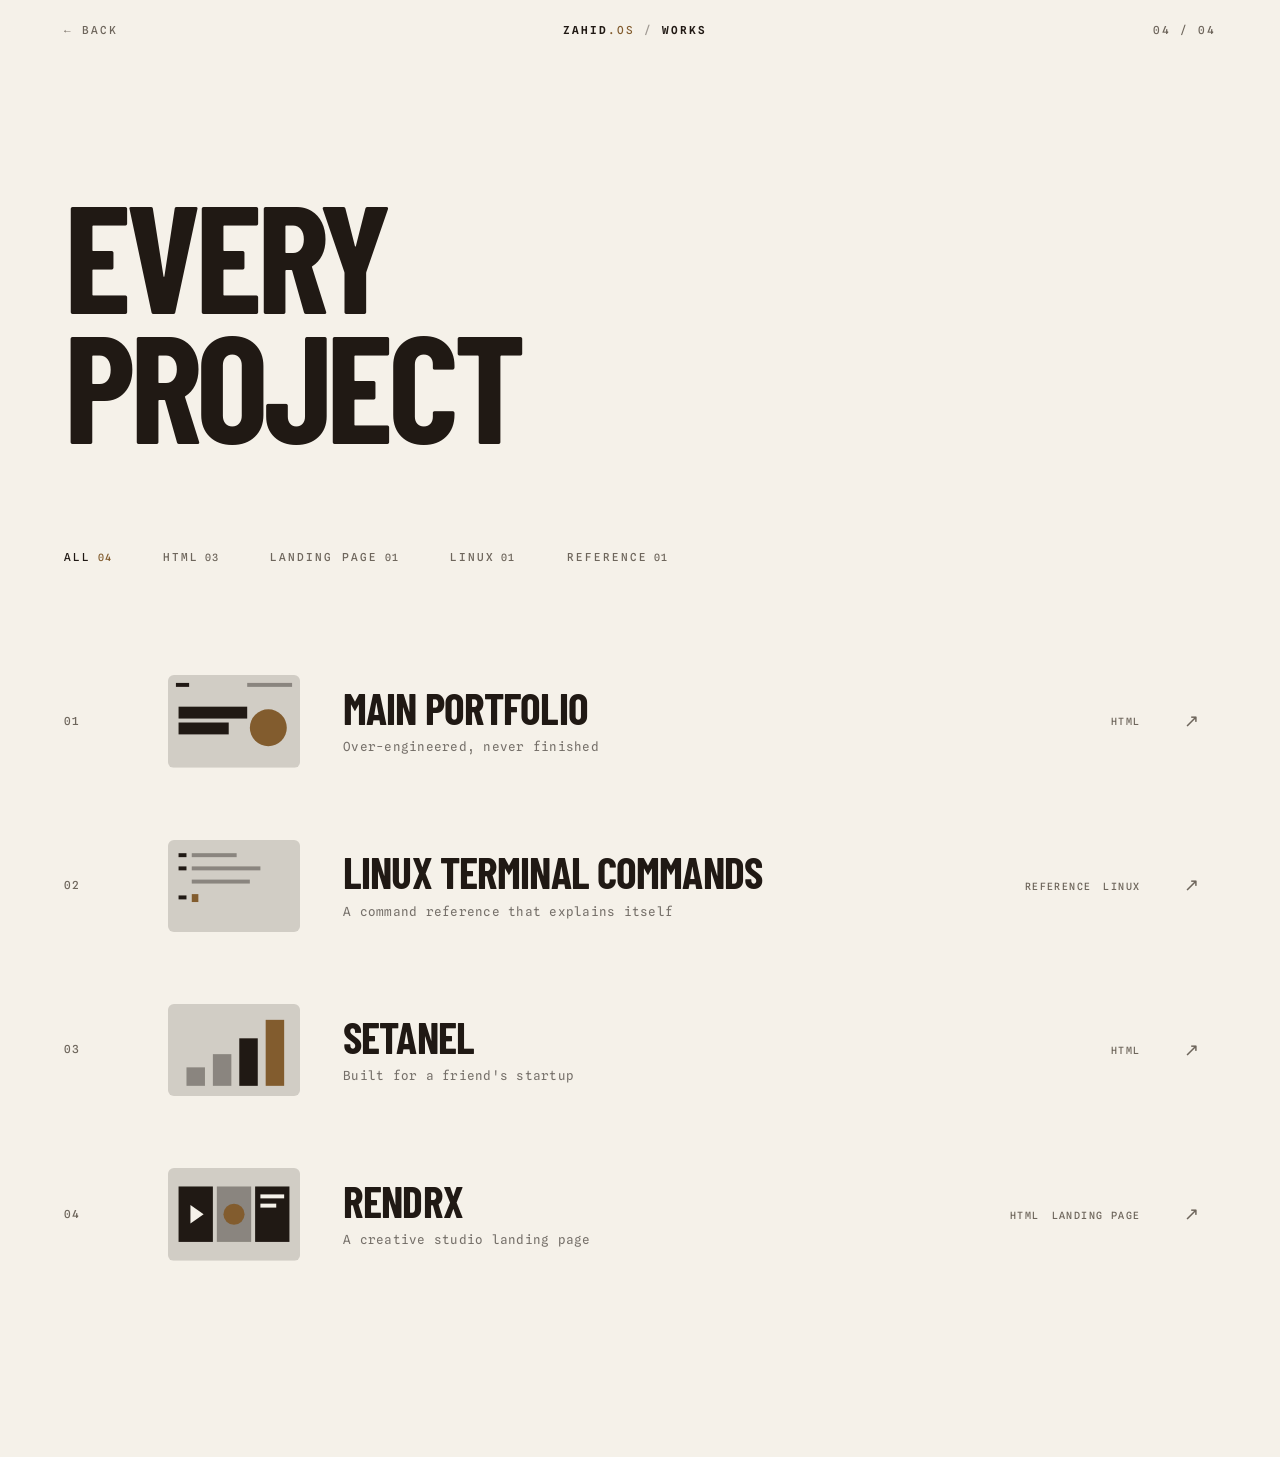
==== projects.html @ db477591 "Rebuild projects page: crosshair cursor, no lines, GitHub repo sync" ====
<!DOCTYPE html>
<html lang="en">
<head>
<meta charset="utf-8">
<meta name="viewport" content="width=device-width, initial-scale=1, viewport-fit=cover">
<title>zahid.os — works</title>
<link rel="icon" type="image/svg+xml" href="assets/favicon.svg">
<link rel="preconnect" href="https://fonts.googleapis.com">
<link rel="preconnect" href="https://fonts.gstatic.com" crossorigin>
<link href="https://fonts.googleapis.com/css2?family=Spline+Sans+Mono:wght@300;400;500;600&family=Barlow+Condensed:wght@600;700;800&display=swap" rel="stylesheet">
<link rel="stylesheet" href="css/projects.css">
</head>
<body>
<header class="pk-top">
  <a class="pk-back" href="index.html#works">← back</a>
  <span class="pk-brand">zahid<b>.os</b> <span style="opacity:.4">/</span> works</span>
  <span class="pk-count" id="pk-count">-- / --</span>
</header>
<main class="pk">
  <h1 class="pk-h">Every<br>project</h1>
  <nav class="pk-filter" id="pk-filter" aria-label="Filter projects"></nav>
  <ol class="pk-list" id="pk-list"></ol>
</main>
<script type="module" src="js/projects.js"></script>
</body>
</html>
---- css/projects.css ----
/* ── projects.html ── no lines, crosshair cursor, generous space ── */
:root {
  --bg: rgb(245,241,233);
  --fg: rgb(32,25,20);
  --ac: rgb(130,92,46);
  --dim: rgb(110,102,92);
  --pad: clamp(28px, 5vw, 72px);
  --e: cubic-bezier(.16, 1, .3, 1);
}
*, *::before, *::after { box-sizing: border-box; }
html, body { margin: 0; padding: 0; }
body {
  background: var(--bg); color: var(--fg);
  font: 400 14px/1.6 "Spline Sans Mono", ui-monospace, Menlo, Consolas, monospace;
  -webkit-font-smoothing: antialiased; min-height: 100dvh; overflow-x: hidden;
}
a { color: inherit; text-decoration: none; }
button { font: inherit; color: inherit; background: none; border: 0; cursor: pointer; }

/* ─────── crosshair cursor ─────── */
html.cc, html.cc * { cursor: none !important; }
html.cc :is(input, textarea, select) { cursor: text !important; }
#cx { position: fixed; inset: 0; z-index: 2147483000; pointer-events: none; opacity: 0; transition: opacity .25s ease; }
#cx.on { opacity: 1; } #cx.on.tx { opacity: 0; }
#cx i { position: absolute; left: 0; top: 0; background: var(--cc); opacity: .14; will-change: transform; transition: opacity .3s ease; }
#cx .h { width: 100%; height: 1px; } #cx .v { width: 1px; height: 100%; }
#cx.hot i { opacity: .32; }
#cx .c { position: absolute; left: 0; top: 0; width: 0; height: 0; will-change: transform; }
#cx .p { position: absolute; left: -7px; top: -7px; width: 14px; height: 14px; transition: transform .55s cubic-bezier(.16, 1, .3, 1), opacity .25s ease; }
#cx .p::before, #cx .p::after { content: ""; position: absolute; background: var(--cc); }
#cx .p::before { left: 0; right: 0; top: 50%; height: 1px; margin-top: -.5px; }
#cx .p::after  { top: 0; bottom: 0; left: 50%; width: 1px; margin-left: -.5px; }
#cx .b { position: absolute; left: -22px; top: -22px; width: 44px; height: 44px; border: 1px solid var(--cc); opacity: 0; transform: scale(.3) rotate(-90deg); transition: transform .6s cubic-bezier(.16, 1, .3, 1), opacity .25s ease; }
#cx.hot .b { opacity: 1; transform: none; }
#cx.hot .p { opacity: 0; transform: rotate(90deg) scale(.4); }
#cx.hot.dn .b { transform: scale(.72); }
#cx .lb { position: absolute; left: 32px; top: 28px; color: var(--cc); font: 500 11px/1 "Spline Sans Mono", ui-monospace, Menlo, Consolas, monospace; letter-spacing: .16em; text-transform: uppercase; white-space: nowrap; opacity: 0; transform: translateX(-10px); transition: opacity .25s ease, transform .55s cubic-bezier(.16, 1, .3, 1); }
#cx.hot .lb { opacity: 1; transform: none; }
#cx { --cc: var(--fg); } #cx.inv { --cc: var(--bg); }
@media (prefers-reduced-motion: reduce) { #cx, #cx * { transition: none !important; } }

/* ─────── header ─────── */
.pk-top {
  position: sticky; top: 0; z-index: 10;
  display: flex; justify-content: space-between; align-items: center; gap: 16px;
  padding: 22px var(--pad);
  background: color-mix(in srgb, var(--bg) 90%, transparent);
  backdrop-filter: blur(14px); -webkit-backdrop-filter: blur(14px);
  font-size: 11px; font-weight: 500; letter-spacing: .18em; text-transform: uppercase;
  opacity: 0; transform: translateY(-10px);
  transition: opacity .9s var(--e), transform .9s var(--e);
}
body.ready .pk-top { opacity: 1; transform: none; }
.pk-back { color: var(--dim); transition: color .3s var(--e), transform .5s var(--e); display: inline-block; }
.pk-back:hover { color: var(--fg); transform: translateX(-4px); }
.pk-brand { color: var(--fg); font-weight: 600; }
.pk-brand b { color: var(--ac); font-weight: 500; }
.pk-count { color: var(--dim); }

/* ─────── main ─────── */
.pk { padding: clamp(72px, 14vh, 180px) var(--pad) 160px; }
.pk-h {
  margin: 0 0 clamp(56px, 10vh, 120px);
  font: 700 clamp(52px, 12vw, 190px)/.85 "Barlow Condensed", "Arial Narrow", sans-serif;
  letter-spacing: -.035em; text-transform: uppercase;
  opacity: 0; transform: translateY(24px);
  transition: opacity 1.1s var(--e) .05s, transform 1.1s var(--e) .05s;
}
body.ready .pk-h { opacity: 1; transform: none; }

/* ─────── filter ─────── */
.pk-filter {
  display: flex; flex-wrap: wrap;
  gap: 0 clamp(32px, 4vw, 64px);
  margin-bottom: clamp(48px, 7vh, 88px);
  opacity: 0; transform: translateY(14px);
  transition: opacity 1s var(--e) .25s, transform 1s var(--e) .25s;
}
body.ready .pk-filter { opacity: 1; transform: none; }
.pk-f {
  display: inline-flex; align-items: baseline; gap: .6em;
  padding: 10px 0;
  color: var(--dim);
  font-size: 11px; font-weight: 500; letter-spacing: .18em; text-transform: uppercase;
  transition: color .35s var(--e);
}
.pk-f:hover { color: var(--fg); }
.pk-f.on { color: var(--fg); }
.pk-f sup {
  font-size: 10px; font-weight: 500; letter-spacing: .1em;
  color: var(--dim);
  transition: color .3s var(--e);
}
.pk-f.on sup { color: var(--ac); }

/* ─────── list ─────── */
.pk-list { list-style: none; margin: 0; padding: 0; }
.pk-i { opacity: 0; transform: translateY(18px); animation: pk-in .9s var(--e) both; }
@keyframes pk-in { to { opacity: 1; transform: none; } }

.pk-row {
  display: grid;
  grid-template-columns: 60px 132px 1fr auto 32px;
  align-items: center;
  gap: clamp(24px, 3.4vw, 56px);
  padding: clamp(28px, 4vh, 48px) 0;
  position: relative;
  transition: padding-left .65s var(--e);
}
.pk-row::before {
  content: ""; position: absolute; inset: 0 calc(var(--pad) * -1);
  background: color-mix(in srgb, var(--fg) 3.5%, transparent);
  opacity: 0; border-radius: 10px;
  transition: opacity .45s var(--e);
  z-index: -1;
}
.pk-row:hover { padding-left: 18px; }
.pk-row:hover::before { opacity: 1; }

.pk-n { font-size: 11px; font-weight: 500; letter-spacing: .12em; color: var(--dim); }
.pk-th {
  position: relative; aspect-ratio: 100 / 70; overflow: hidden; border-radius: 6px;
  background: color-mix(in srgb, var(--fg) 5%, transparent);
  display: flex; align-items: center; justify-content: center;
}
.pk-th img, .pk-th svg { display: block; width: 100%; height: 100%; object-fit: cover; }
.pk-th img { filter: grayscale(100%) contrast(1.05); transition: filter .65s var(--e), transform .65s var(--e); }
.pk-th svg :is(rect, circle, path) { fill: var(--fg); }
.pk-th svg .a { opacity: .12; } .pk-th svg .c { opacity: .4; }
.pk-th svg .b { fill: var(--ac); } .pk-th svg .w { fill: var(--bg); }
.pk-th-badge {
  font: 700 24px/1 "Barlow Condensed", "Arial Narrow", sans-serif;
  letter-spacing: -.02em; color: var(--dim);
  transition: color .4s var(--e);
}
.pk-row:hover .pk-th img { filter: grayscale(0%) contrast(1); transform: scale(1.06); }
.pk-row:hover .pk-th-badge { color: var(--ac); }

.pk-mid { display: flex; flex-direction: column; gap: 8px; min-width: 0; }
.pk-t {
  font: 700 clamp(24px, 3.4vw, 44px)/1 "Barlow Condensed", "Arial Narrow", sans-serif;
  letter-spacing: -.02em; text-transform: uppercase;
  transition: color .35s var(--e);
}
.pk-s {
  font-size: 12.5px; letter-spacing: .02em;
  color: color-mix(in srgb, var(--fg) 60%, transparent);
  white-space: nowrap; overflow: hidden; text-overflow: ellipsis; max-width: 62ch;
}
.pk-tags { display: flex; flex-wrap: wrap; gap: 12px; justify-content: flex-end; }
.pk-tags span {
  font-size: 10px; font-weight: 500; letter-spacing: .14em; text-transform: uppercase;
  color: var(--dim); transition: color .3s var(--e);
}
.pk-row:hover .pk-tags span { color: var(--fg); }
.pk-go { font-size: 18px; color: var(--dim); transition: transform .5s var(--e), color .3s var(--e); }
.pk-row:hover .pk-go { color: var(--ac); transform: translate(4px, -4px); }
.pk-empty { padding: 96px 0; color: var(--dim); font-size: 12px; letter-spacing: .14em; text-transform: uppercase; }

@media (max-width: 720px) {
  .pk-row { grid-template-columns: 36px 88px 1fr 24px; gap: 16px; }
  .pk-tags { display: none; }
  .pk-row:hover { padding-left: 0; }
  .pk-s { font-size: 11.5px; }
}
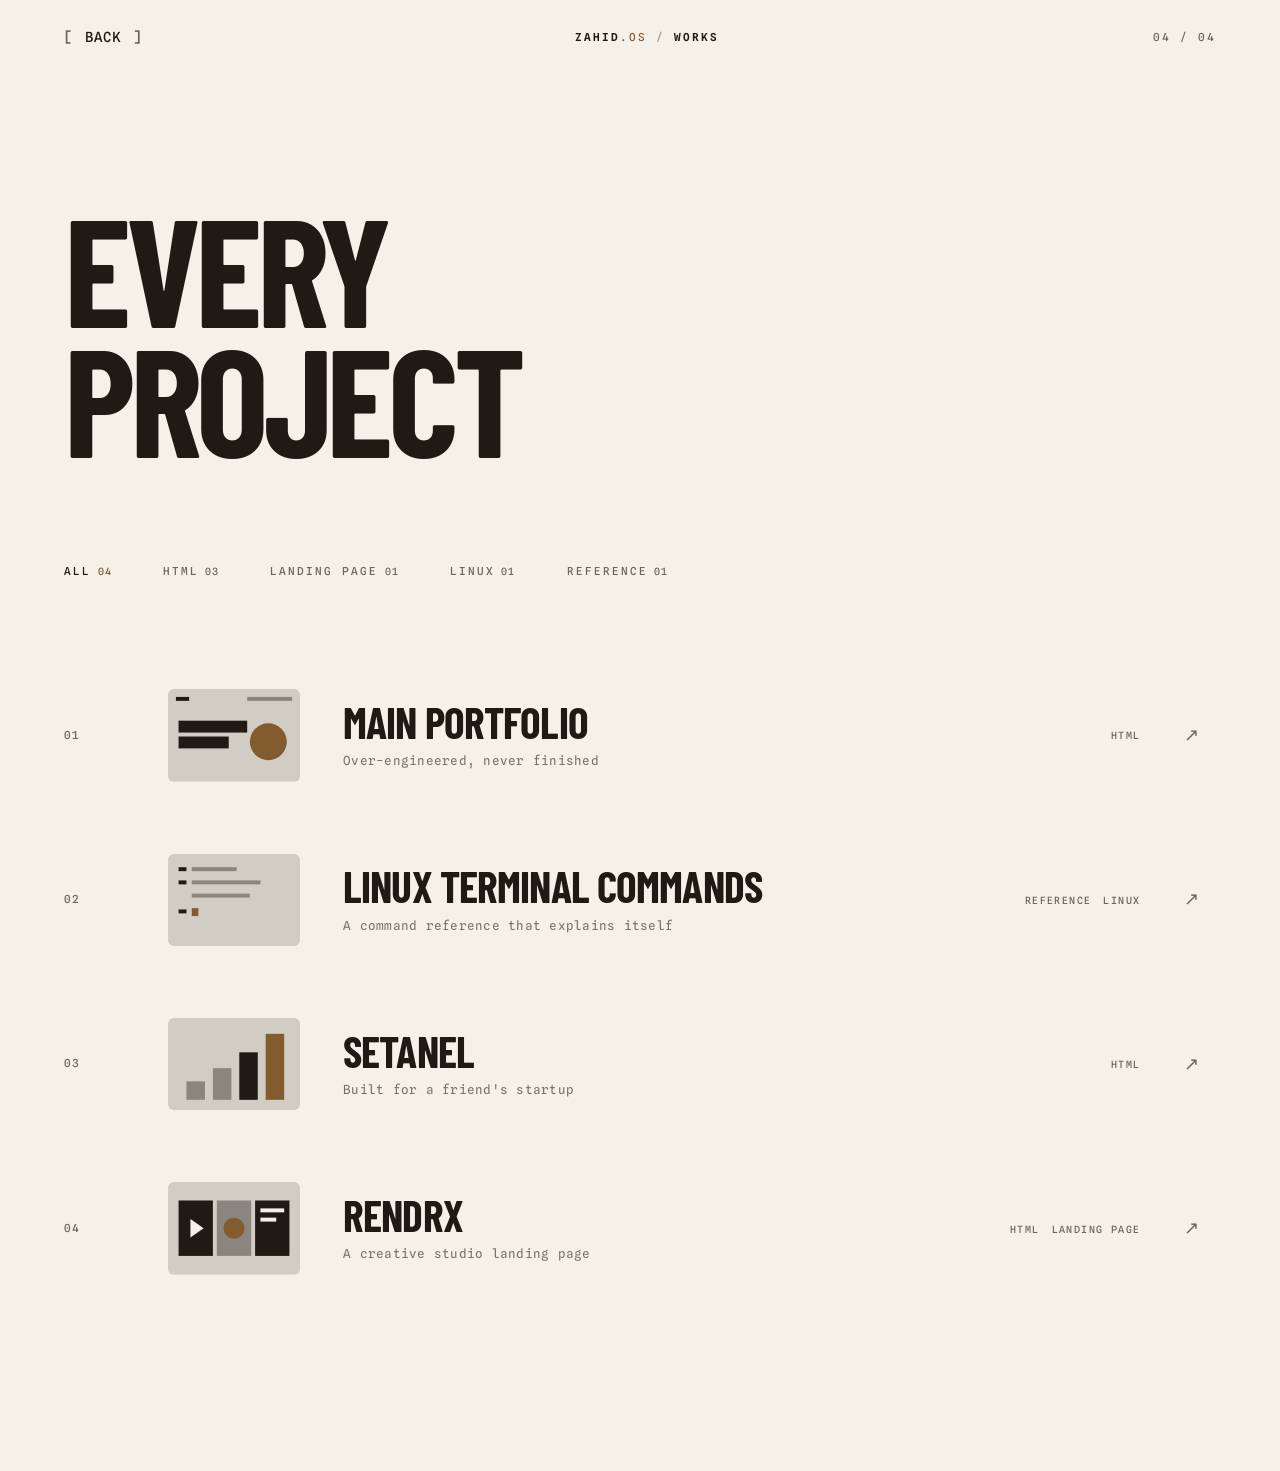
==== commit 0adb3f65: "Tighten hero top spacing further" ====
--- a/projects.html
+++ b/projects.html
@@ -12,7 +12,7 @@
 </head>
 <body>
 <header class="pk-top">
-  <a class="pk-back" href="index.html#works">← back</a>
+  <a class="pk-back" href="index.html#works" aria-label="Back to works"><i class="l" aria-hidden="true">[</i><span class="t">BACK</span><i class="r" aria-hidden="true">]</i></a>
   <span class="pk-brand">zahid<b>.os</b> <span style="opacity:.4">/</span> works</span>
   <span class="pk-count" id="pk-count">-- / --</span>
 </header>
--- a/css/projects.css
+++ b/css/projects.css
@@ -51,8 +51,7 @@
   transition: opacity .9s var(--e), transform .9s var(--e);
 }
 body.ready .pk-top { opacity: 1; transform: none; }
-.pk-back { color: var(--dim); transition: color .3s var(--e), transform .5s var(--e); display: inline-block; }
-.pk-back:hover { color: var(--fg); transform: translateX(-4px); }
+/* old .pk-back rule removed — replaced by bracket nav style at bottom */
 .pk-brand { color: var(--fg); font-weight: 600; }
 .pk-brand b { color: var(--ac); font-weight: 500; }
 .pk-count { color: var(--dim); }
@@ -162,4 +161,36 @@
   .pk-tags { display: none; }
   .pk-row:hover { padding-left: 0; }
   .pk-s { font-size: 11.5px; }
-}+}
+/* ─────── back button: matches the main page nav brackets ─────── */
+.pk-back {
+  position: relative;
+  display: inline-flex; align-items: center;
+  padding: 6px 1.5em;
+  background: none; border: 0; margin: 0;
+  font: inherit; font-weight: 600;
+  font-size: clamp(14px, .95vw, 18px);
+  line-height: 1.4; letter-spacing: .06em;
+  color: var(--fg);
+  cursor: pointer; outline: none; -webkit-tap-highlight-color: transparent;
+  text-transform: uppercase;
+}
+.pk-back .t {
+  display: inline-block; white-space: pre; font-weight: 500;
+}
+.pk-back i {
+  position: absolute; top: 50%;
+  font-style: normal; font-weight: 600; color: var(--dim);
+  transition: transform .7s cubic-bezier(.16, 1, .3, 1), color .4s ease;
+}
+.pk-back .l { left: 0;  transform: translate(0, -50%); }
+.pk-back .r { right: 0; transform: translate(0, -50%); }
+.pk-back:hover .l,
+.pk-back:focus-visible .l { transform: translate(-.7em, -50%); color: var(--ac); }
+.pk-back:hover .r,
+.pk-back:focus-visible .r { transform: translate(.7em, -50%);  color: var(--ac); }
+.pk-back:focus-visible .t { text-decoration: underline; text-underline-offset: 5px; }
+
+@media (max-width: 720px) {
+  .pk-back { padding: 6px 1em; font-size: 13px; }
+}
